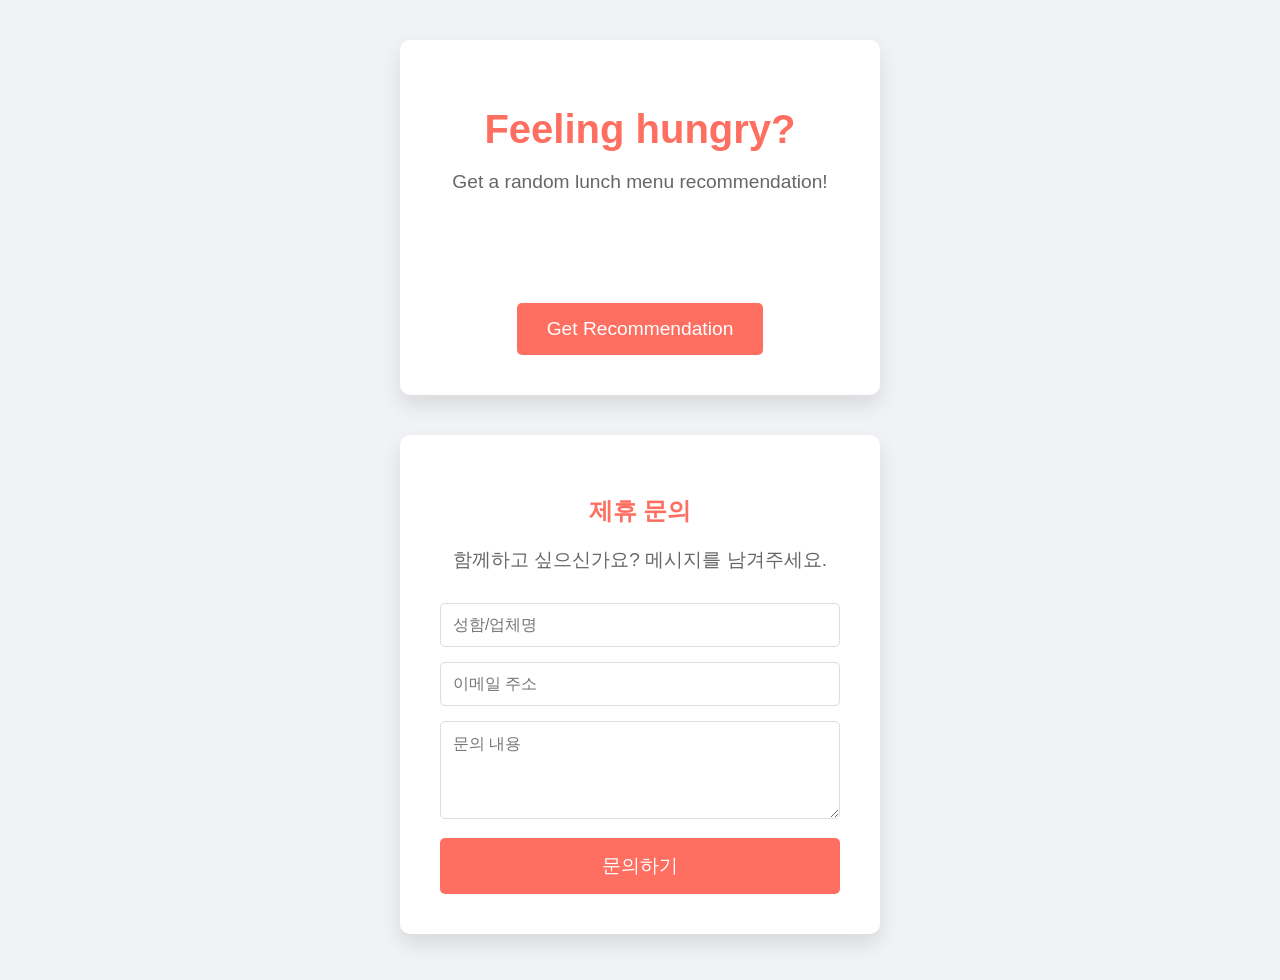
==== index.html @ da7c272b "feat: add Formspree inquiry form and update lunch menu UI" ====
<!DOCTYPE html>
<html lang="en">
<head>
    <meta charset="UTF-8">
    <meta name="viewport" content="width=device-width, initial-scale=1.0">
    <title>Lunch Menu Recommendation</title>
    <link rel="stylesheet" href="style.css">
</head>
<body>
    <div class="container">
        <h1>Feeling hungry?</h1>
        <p>Get a random lunch menu recommendation!</p>
        <div id="menu-display"></div>
        <button id="recommend-button">Get Recommendation</button>
    </div>

    <div class="container inquiry-container">
        <h2>제휴 문의</h2>
        <p>함께하고 싶으신가요? 메시지를 남겨주세요.</p>
        <form action="https://formspree.io/f/your-form-id" method="POST" id="inquiry-form">
            <div class="form-group">
                <input type="text" name="name" placeholder="성함/업체명" required>
            </div>
            <div class="form-group">
                <input type="email" name="email" placeholder="이메일 주소" required>
            </div>
            <div class="form-group">
                <textarea name="message" placeholder="문의 내용" rows="4" required></textarea>
            </div>
            <button type="submit" class="submit-button">문의하기</button>
        </form>
    </div>

    <script src="main.js"></script>
</body>
</html>
---- style.css ----
body {
    font-family: 'Arial', sans-serif;
    background-color: #f0f2f5;
    color: #333;
    display: flex;
    flex-direction: column;
    align-items: center;
    min-height: 100vh;
    margin: 0;
    padding: 40px 0;
    background-image: linear-gradient(45deg, #f0f2f5 25%, transparent 25%),
                      linear-gradient(-45deg, #f0f2f5 25%, transparent 25%),
                      linear-gradient(45deg, transparent 75%, #f0f2f5 75%),
                      linear-gradient(-45deg, transparent 75%, #f0f2f5 75%);
    background-size: 20px 20px;
    gap: 40px;
}

.container {
    text-align: center;
    background-color: #fff;
    padding: 40px;
    border-radius: 10px;
    box-shadow: 0 10px 20px rgba(0, 0, 0, 0.1);
    max-width: 400px;
    width: 90%;
}

.inquiry-container {
    text-align: left;
}

.inquiry-container h2 {
    text-align: center;
    color: #ff6f61;
}

.inquiry-container p {
    text-align: center;
}

.form-group {
    margin-bottom: 15px;
}

input, textarea {
    width: 100%;
    padding: 12px;
    border: 1px solid #ddd;
    border-radius: 5px;
    box-sizing: border-box;
    font-size: 1rem;
    font-family: inherit;
}

textarea {
    resize: vertical;
}

.submit-button {
    background-color: #ff6f61;
    color: #fff;
    border: none;
    padding: 15px 30px;
    font-size: 1.2rem;
    border-radius: 5px;
    cursor: pointer;
    transition: background-color 0.3s ease;
    width: 100%;
}

.submit-button:hover {
    background-color: #e65a50;
}

h1 {
    font-size: 2.5rem;
    color: #ff6f61;
    margin-bottom: 10px;
}

p {
    font-size: 1.2rem;
    color: #666;
    margin-bottom: 30px;
}

#menu-display {
    font-size: 2rem;
    font-weight: bold;
    color: #333;
    min-height: 50px;
    margin-bottom: 30px;
}

#recommend-button {
    background-color: #ff6f61;
    color: #fff;
    border: none;
    padding: 15px 30px;
    font-size: 1.2rem;
    border-radius: 5px;
    cursor: pointer;
    transition: background-color 0.3s ease;
}

#recommend-button:hover {
    background-color: #e65a50;
}
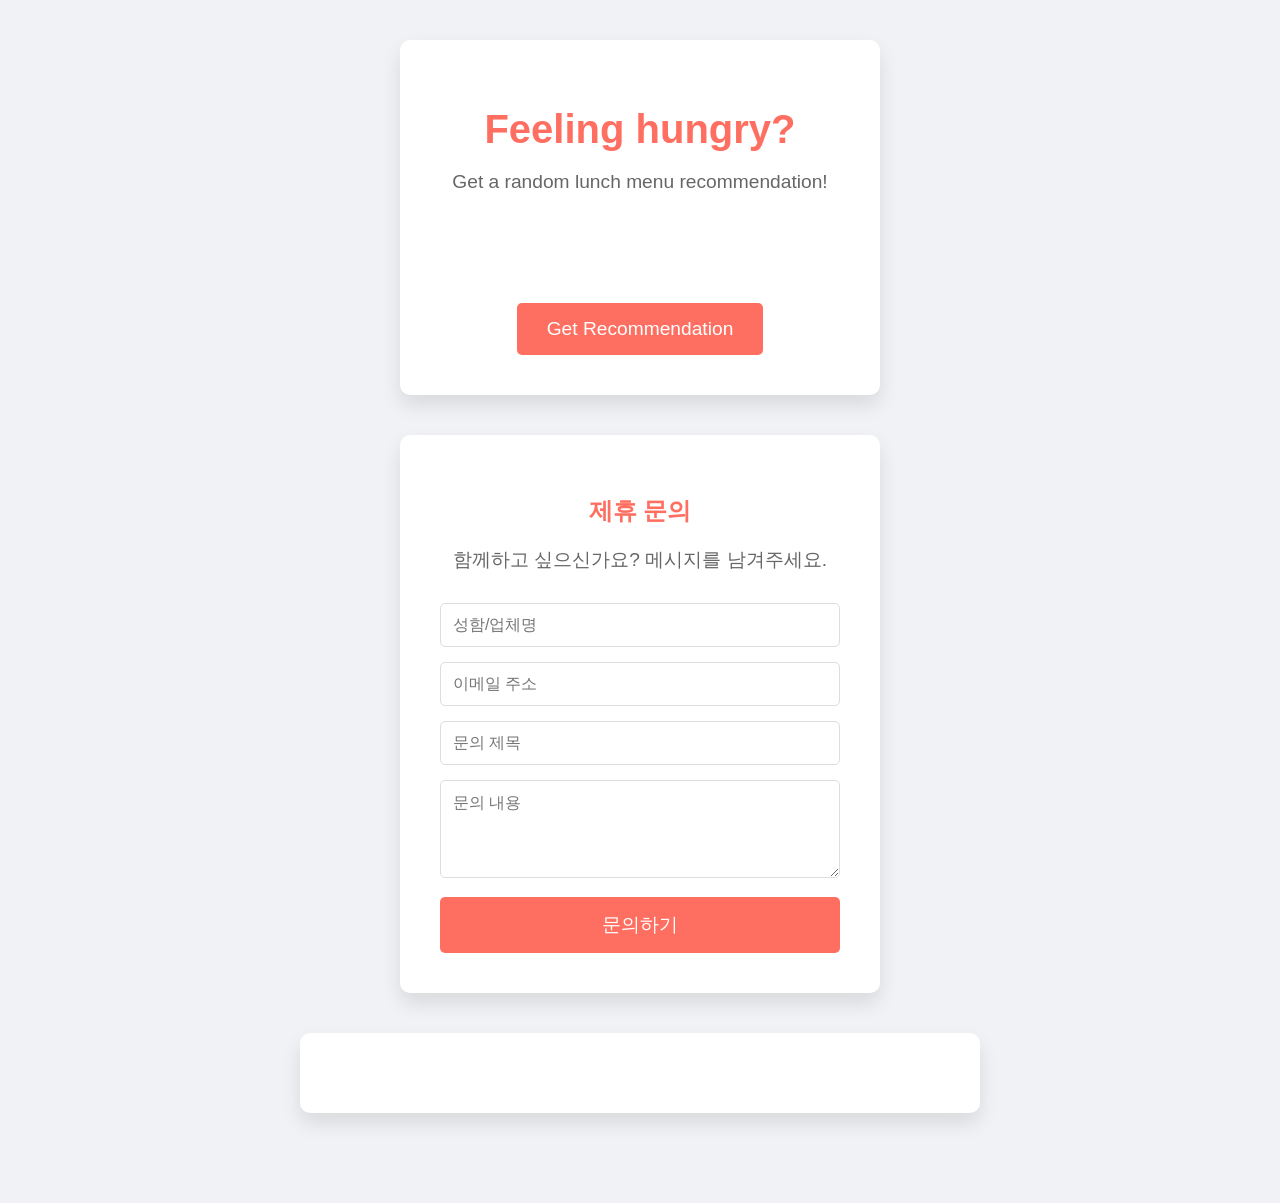
==== commit 9743043e: "feat: add Disqus comment section and update styles" ====
--- a/index.html
+++ b/index.html
@@ -17,12 +17,15 @@
     <div class="container inquiry-container">
         <h2>제휴 문의</h2>
         <p>함께하고 싶으신가요? 메시지를 남겨주세요.</p>
-        <form action="https://formspree.io/f/your-form-id" method="POST" id="inquiry-form">
+        <form action="https://formspree.io/f/xojpprpo" method="POST" id="inquiry-form">
             <div class="form-group">
                 <input type="text" name="name" placeholder="성함/업체명" required>
             </div>
             <div class="form-group">
                 <input type="email" name="email" placeholder="이메일 주소" required>
+            </div>
+            <div class="form-group">
+                <input type="text" name="subject" placeholder="문의 제목" required>
             </div>
             <div class="form-group">
                 <textarea name="message" placeholder="문의 내용" rows="4" required></textarea>
@@ -31,6 +34,28 @@
         </form>
     </div>
 
+    <div class="container comment-container">
+        <div id="disqus_thread"></div>
+        <script>
+            /**
+            *  RECOMMENDED CONFIGURATION VARIABLES: EDIT AND UNCOMMENT THE SECTION BELOW TO INSERT DYNAMIC VALUES FROM YOUR PLATFORM OR CMS.
+            *  LEARN WHY DEFINING THESE VARIABLES IS IMPORTANT: https://disqus.com/admin/universalcode/#configuration-variables    */
+            /*
+            var disqus_config = function () {
+            this.page.url = PAGE_URL;  // Replace PAGE_URL with your page's canonical URL variable
+            this.page.identifier = PAGE_IDENTIFIER; // Replace PAGE_IDENTIFIER with your page's unique identifier variable
+            };
+            */
+            (function() { // DON'T EDIT BELOW THIS LINE
+            var d = document, s = d.createElement('script');
+            s.src = 'https://kkongsky.disqus.com/embed.js';
+            s.setAttribute('data-timestamp', +new Date());
+            (d.head || d.body).appendChild(s);
+            })();
+        </script>
+        <noscript>Please enable JavaScript to view the <a href="https://disqus.com/?ref_noscript">comments powered by Disqus.</a></noscript>
+    </div>
+
     <script src="main.js"></script>
 </body>
 </html>
--- a/style.css
+++ b/style.css
@@ -104,6 +104,8 @@
     transition: background-color 0.3s ease;
 }
 
-#recommend-button:hover {
-    background-color: #e65a50;
+.comment-container {
+    max-width: 600px;
+    width: 90%;
+    margin-bottom: 50px;
 }
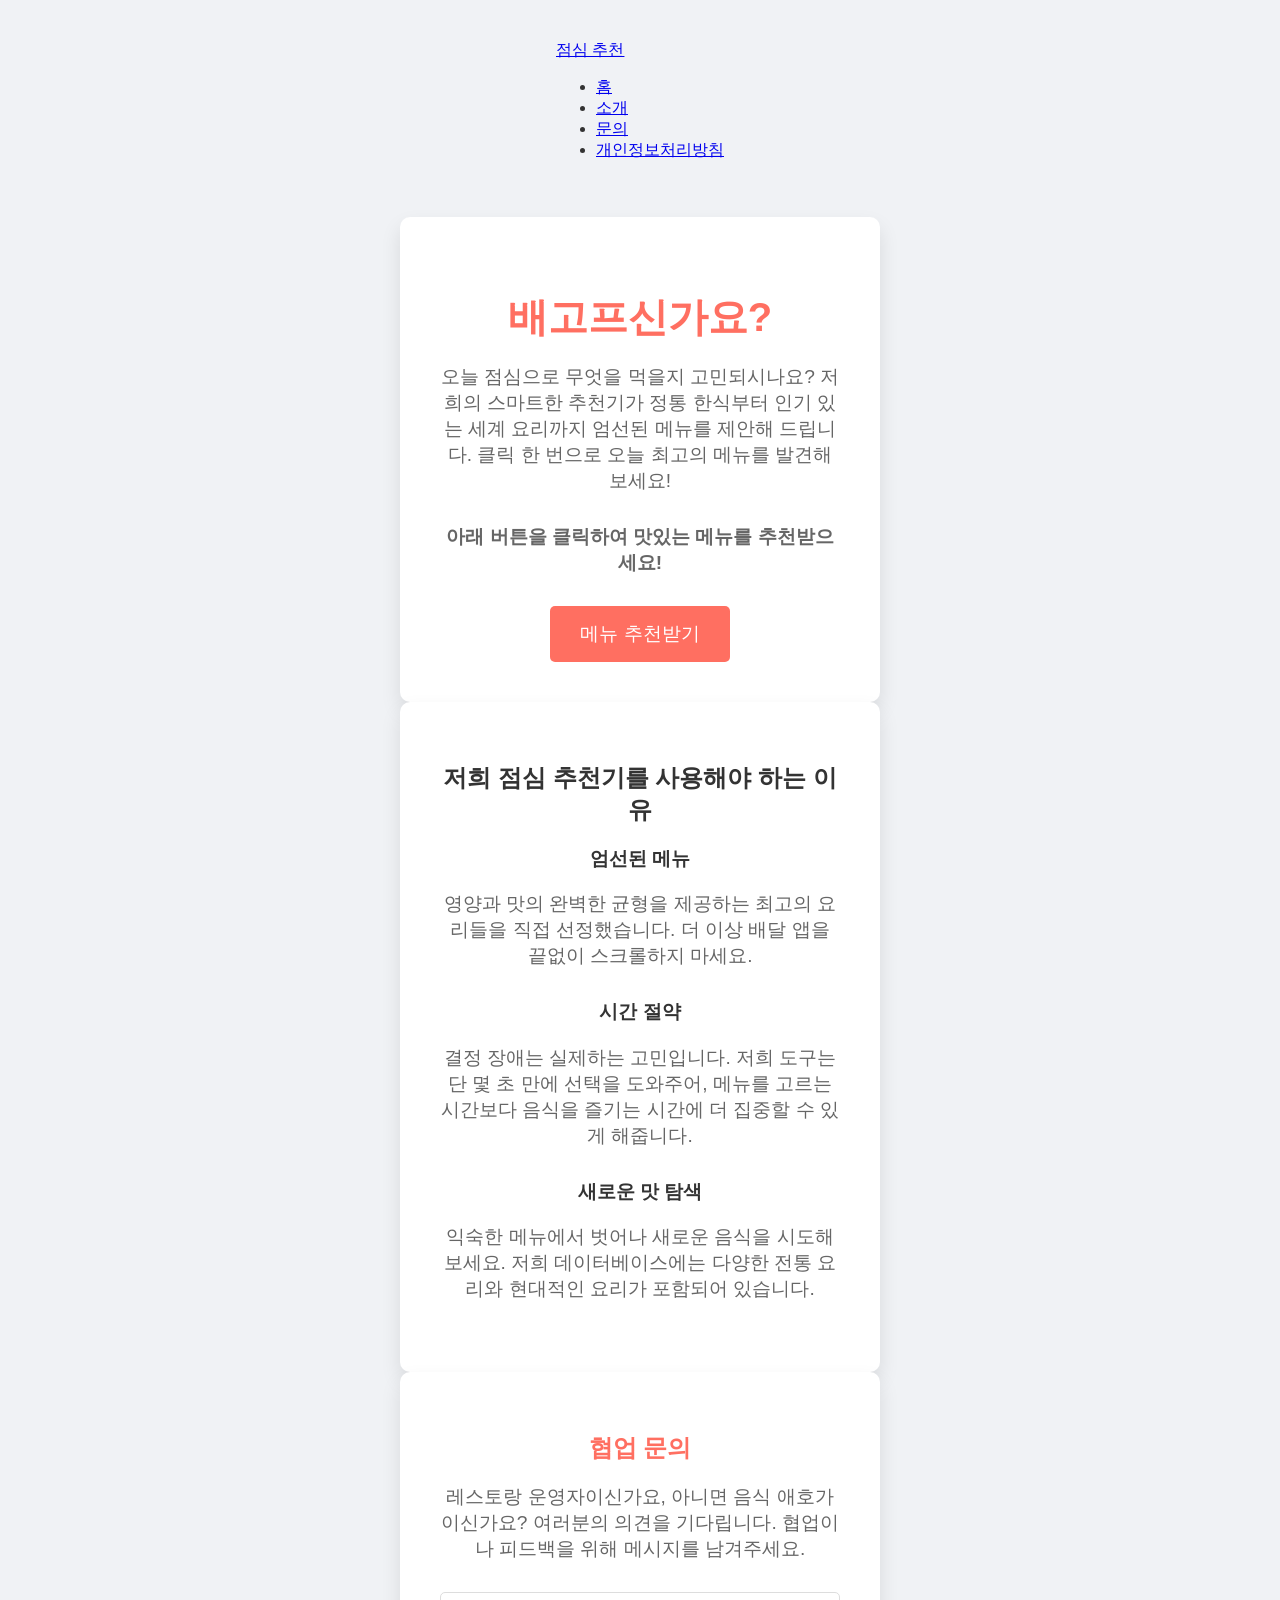
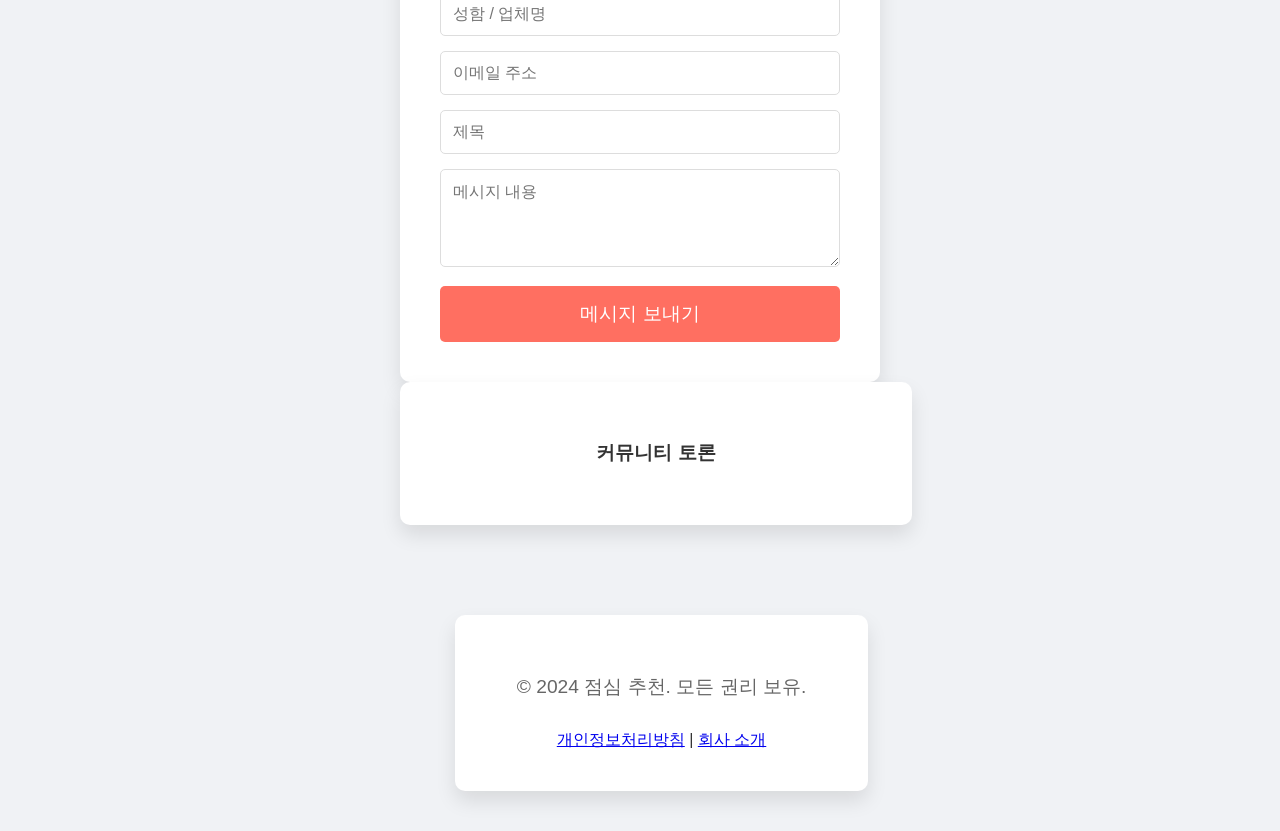
==== commit be41363d: "intl: translate website and menu recommendations to Korean" ====
--- a/index.html
+++ b/index.html
@@ -1,60 +1,109 @@
 <!DOCTYPE html>
-<html lang="en">
+<html lang="ko">
 <head>
+    <!-- Google tag (gtag.js) -->
+    <script async src="https://www.googletagmanager.com/gtag/js?id=G-7W1RTMBF4V"></script>
+    <script>
+      window.dataLayer = window.dataLayer || [];
+      function gtag(){dataLayer.push(arguments);}
+      gtag('js', new Date());
+
+      gtag('config', 'G-7W1RTMBF4V');
+    </script>
     <meta charset="UTF-8">
+    <meta name="google-adsense-account" content="ca-pub-6992170653574200">
+    <script async src="https://pagead2.googlesyndication.com/pagead/js/adsbygoogle.js?client=ca-pub-6992170653574200" crossorigin="anonymous"></script>
     <meta name="viewport" content="width=device-width, initial-scale=1.0">
-    <title>Lunch Menu Recommendation</title>
+    <title>점심 메뉴 추천기 | 오늘 최고의 식사를 찾아보세요</title>
     <link rel="stylesheet" href="style.css">
 </head>
 <body>
-    <div class="container">
-        <h1>Feeling hungry?</h1>
-        <p>Get a random lunch menu recommendation!</p>
-        <div id="menu-display"></div>
-        <button id="recommend-button">Get Recommendation</button>
-    </div>
+    <header>
+        <nav class="navbar">
+            <div class="nav-container">
+                <a href="/" class="nav-logo">점심 추천</a>
+                <ul class="nav-menu">
+                    <li><a href="/">홈</a></li>
+                    <li><a href="#about">소개</a></li>
+                    <li><a href="#contact">문의</a></li>
+                    <li><a href="privacy.html">개인정보처리방침</a></li>
+                </ul>
+            </div>
+        </nav>
+    </header>
 
-    <div class="container inquiry-container">
-        <h2>제휴 문의</h2>
-        <p>함께하고 싶으신가요? 메시지를 남겨주세요.</p>
-        <form action="https://formspree.io/f/xojpprpo" method="POST" id="inquiry-form">
-            <div class="form-group">
-                <input type="text" name="name" placeholder="성함/업체명" required>
+    <main class="main-content">
+        <section class="hero-section container">
+            <h1>배고프신가요?</h1>
+            <p>오늘 점심으로 무엇을 먹을지 고민되시나요? 저희의 스마트한 추천기가 정통 한식부터 인기 있는 세계 요리까지 엄선된 메뉴를 제안해 드립니다. 클릭 한 번으로 오늘 최고의 메뉴를 발견해 보세요!</p>
+            <div id="menu-display">
+                <p class="placeholder-text">아래 버튼을 클릭하여 맛있는 메뉴를 추천받으세요!</p>
             </div>
-            <div class="form-group">
-                <input type="email" name="email" placeholder="이메일 주소" required>
+            <button id="recommend-button">메뉴 추천받기</button>
+        </section>
+
+        <section id="about" class="about-section container">
+            <h2>저희 점심 추천기를 사용해야 하는 이유</h2>
+            <div class="about-grid">
+                <div class="about-item">
+                    <h3>엄선된 메뉴</h3>
+                    <p>영양과 맛의 완벽한 균형을 제공하는 최고의 요리들을 직접 선정했습니다. 더 이상 배달 앱을 끝없이 스크롤하지 마세요.</p>
+                </div>
+                <div class="about-item">
+                    <h3>시간 절약</h3>
+                    <p>결정 장애는 실제하는 고민입니다. 저희 도구는 단 몇 초 만에 선택을 도와주어, 메뉴를 고르는 시간보다 음식을 즐기는 시간에 더 집중할 수 있게 해줍니다.</p>
+                </div>
+                <div class="about-item">
+                    <h3>새로운 맛 탐색</h3>
+                    <p>익숙한 메뉴에서 벗어나 새로운 음식을 시도해 보세요. 저희 데이터베이스에는 다양한 전통 요리와 현대적인 요리가 포함되어 있습니다.</p>
+                </div>
             </div>
-            <div class="form-group">
-                <input type="text" name="subject" placeholder="문의 제목" required>
+        </section>
+
+        <section id="contact" class="container inquiry-container">
+            <h2>협업 문의</h2>
+            <p>레스토랑 운영자이신가요, 아니면 음식 애호가이신가요? 여러분의 의견을 기다립니다. 협업이나 피드백을 위해 메시지를 남겨주세요.</p>
+            <form action="https://formspree.io/f/xojpprpo" method="POST" id="inquiry-form">
+                <div class="form-group">
+                    <input type="text" name="name" placeholder="성함 / 업체명" required>
+                </div>
+                <div class="form-group">
+                    <input type="email" name="email" placeholder="이메일 주소" required>
+                </div>
+                <div class="form-group">
+                    <input type="text" name="subject" placeholder="제목" required>
+                </div>
+                <div class="form-group">
+                    <textarea name="message" placeholder="메시지 내용" rows="4" required></textarea>
+                </div>
+                <button type="submit" class="submit-button">메시지 보내기</button>
+            </form>
+        </section>
+
+        <section class="container comment-container">
+            <h3>커뮤니티 토론</h3>
+            <div id="disqus_thread"></div>
+            <script>
+                (function() {
+                var d = document, s = d.createElement('script');
+                s.src = 'https://kkongsky.disqus.com/embed.js';
+                s.setAttribute('data-timestamp', +new Date());
+                (d.head || d.body).appendChild(s);
+                })();
+            </script>
+            <noscript>Please enable JavaScript to view the <a href="https://disqus.com/?ref_noscript">comments powered by Disqus.</a></noscript>
+        </section>
+    </main>
+
+    <footer class="site-footer">
+        <div class="container">
+            <p>&copy; 2024 점심 추천. 모든 권리 보유.</p>
+            <div class="footer-links">
+                <a href="privacy.html">개인정보처리방침</a> | 
+                <a href="#about">회사 소개</a>
             </div>
-            <div class="form-group">
-                <textarea name="message" placeholder="문의 내용" rows="4" required></textarea>
-            </div>
-            <button type="submit" class="submit-button">문의하기</button>
-        </form>
-    </div>
-
-    <div class="container comment-container">
-        <div id="disqus_thread"></div>
-        <script>
-            /**
-            *  RECOMMENDED CONFIGURATION VARIABLES: EDIT AND UNCOMMENT THE SECTION BELOW TO INSERT DYNAMIC VALUES FROM YOUR PLATFORM OR CMS.
-            *  LEARN WHY DEFINING THESE VARIABLES IS IMPORTANT: https://disqus.com/admin/universalcode/#configuration-variables    */
-            /*
-            var disqus_config = function () {
-            this.page.url = PAGE_URL;  // Replace PAGE_URL with your page's canonical URL variable
-            this.page.identifier = PAGE_IDENTIFIER; // Replace PAGE_IDENTIFIER with your page's unique identifier variable
-            };
-            */
-            (function() { // DON'T EDIT BELOW THIS LINE
-            var d = document, s = d.createElement('script');
-            s.src = 'https://kkongsky.disqus.com/embed.js';
-            s.setAttribute('data-timestamp', +new Date());
-            (d.head || d.body).appendChild(s);
-            })();
-        </script>
-        <noscript>Please enable JavaScript to view the <a href="https://disqus.com/?ref_noscript">comments powered by Disqus.</a></noscript>
-    </div>
+        </div>
+    </footer>
 
     <script src="main.js"></script>
 </body>
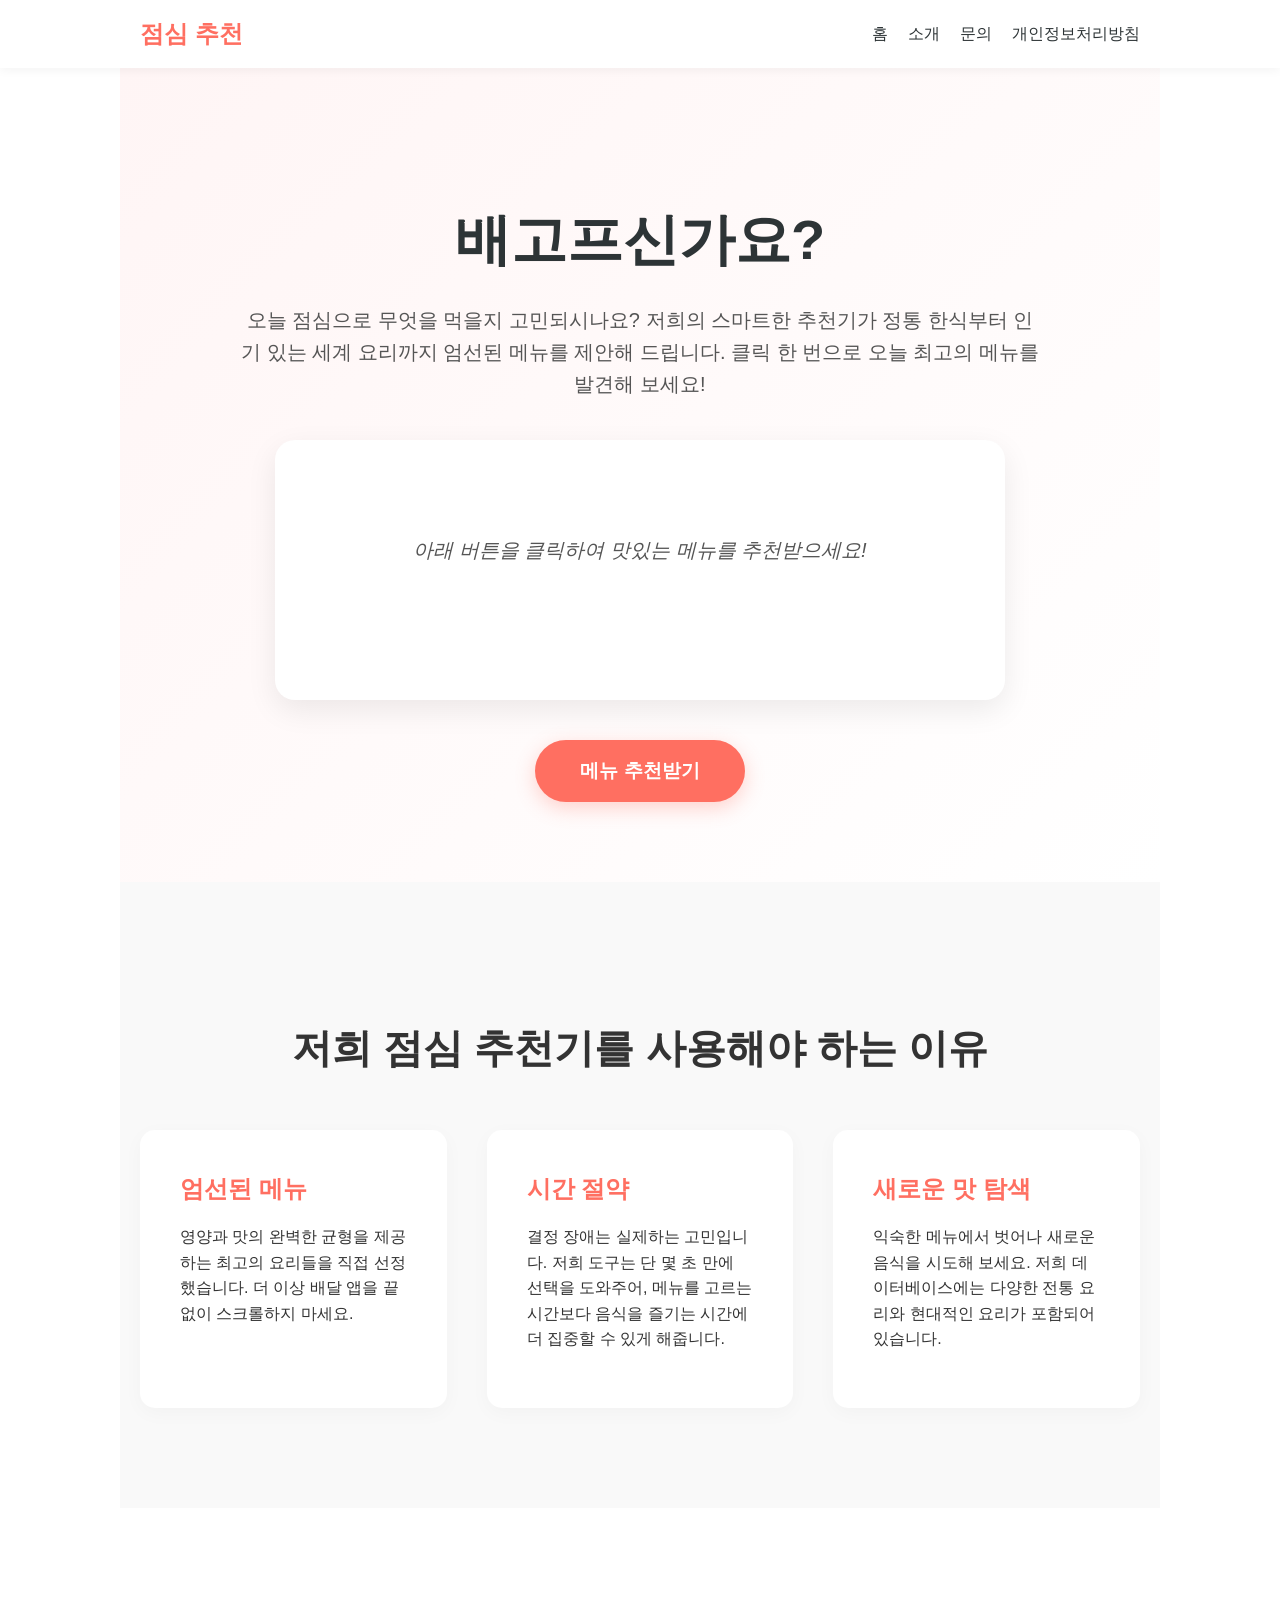
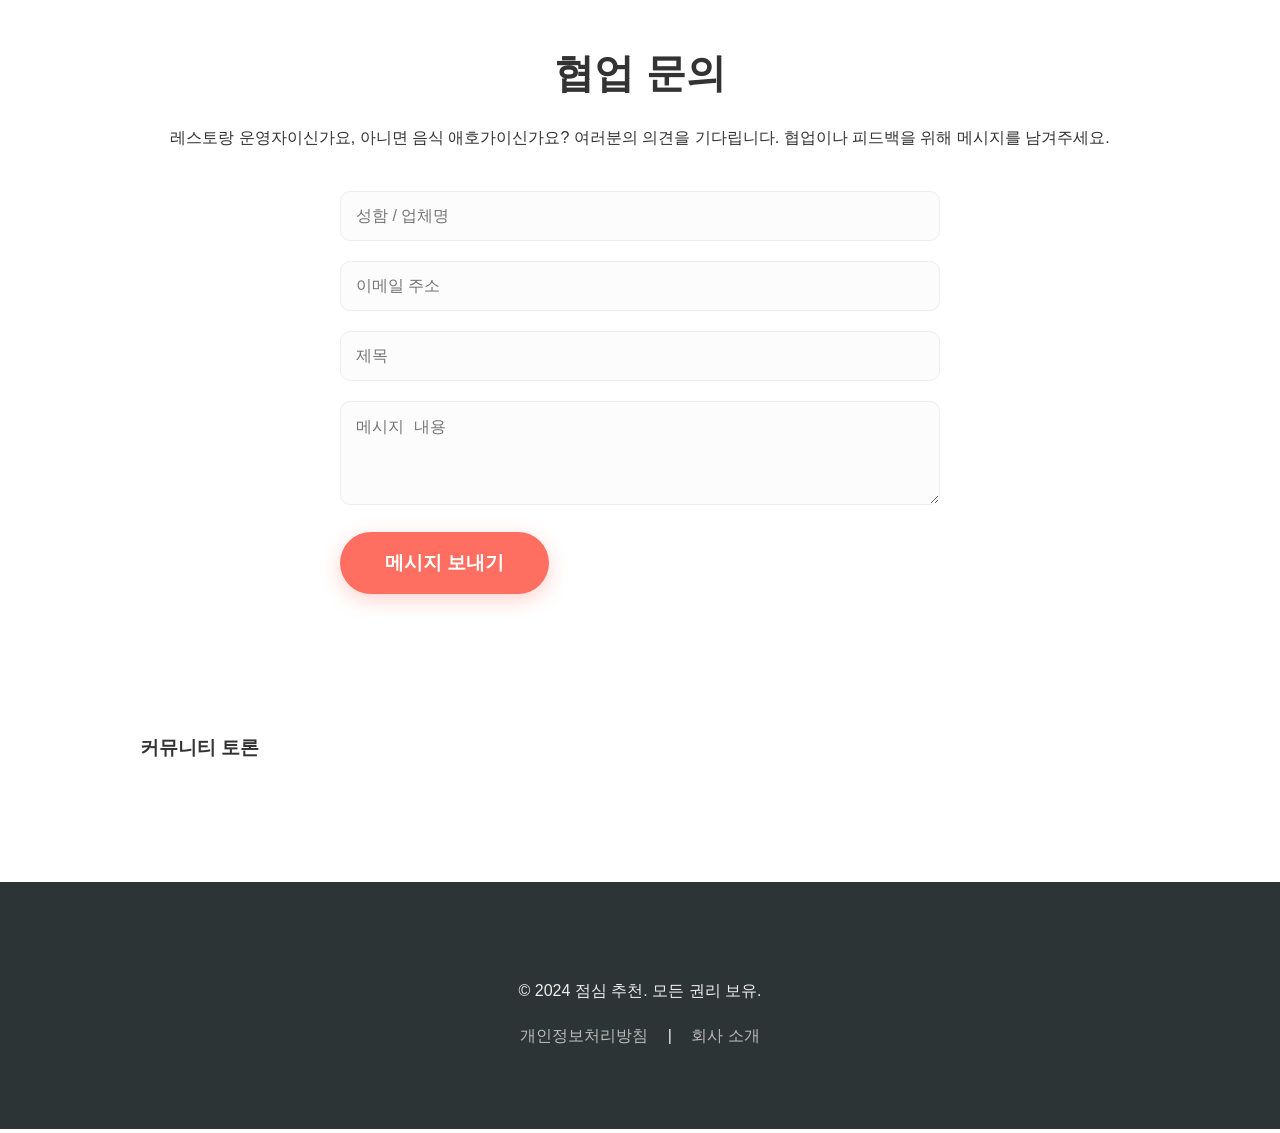
==== commit a27115aa: "chore: add Microsoft Clarity tracking script" ====
--- a/index.html
+++ b/index.html
@@ -2,13 +2,13 @@
 <html lang="ko">
 <head>
     <!-- Google tag (gtag.js) -->
-    <script async src="https://www.googletagmanager.com/gtag/js?id=G-7W1RTMBF4V"></script>
+    <script async src="https://www.googletagmanager.com/gtag/js?id=G-RBCHLWVGXV"></script>
     <script>
       window.dataLayer = window.dataLayer || [];
       function gtag(){dataLayer.push(arguments);}
       gtag('js', new Date());
 
-      gtag('config', 'G-7W1RTMBF4V');
+      gtag('config', 'G-RBCHLWVGXV');
     </script>
     <meta charset="UTF-8">
     <meta name="google-adsense-account" content="ca-pub-6992170653574200">
@@ -16,6 +16,13 @@
     <meta name="viewport" content="width=device-width, initial-scale=1.0">
     <title>점심 메뉴 추천기 | 오늘 최고의 식사를 찾아보세요</title>
     <link rel="stylesheet" href="style.css">
+    <script type="text/javascript">
+        (function(c,l,a,r,i,t,y){
+            c[a]=c[a]||function(){(c[a].q=c[a].q||[]).push(arguments)};
+            t=l.createElement(r);t.async=1;t.src="https://www.clarity.ms/tag/"+i;
+            y=l.getElementsByTagName(r)[0];y.parentNode.insertBefore(t,y);
+        })(window, document, "clarity", "script", "wcj8rul7ja");
+    </script>
 </head>
 <body>
     <header>
--- a/style.css
+++ b/style.css
@@ -1,111 +1,276 @@
+:root {
+    --primary-color: #ff6f61;
+    --secondary-color: #4ecdc4;
+    --dark-color: #2d3436;
+    --light-color: #f9f9f9;
+    --text-color: #333;
+    --white: #ffffff;
+}
+
 body {
-    font-family: 'Arial', sans-serif;
-    background-color: #f0f2f5;
-    color: #333;
+    font-family: 'Segoe UI', Roboto, Helvetica, Arial, sans-serif;
+    line-height: 1.6;
+    color: var(--text-color);
+    background-color: var(--white);
+    margin: 0;
+    padding: 0;
+}
+
+.container {
+    max-width: 1000px;
+    margin: 0 auto;
+    padding: 20px;
+}
+
+/* Navbar */
+.navbar {
+    background-color: var(--white);
+    box-shadow: 0 2px 10px rgba(0,0,0,0.05);
+    padding: 15px 0;
+    position: sticky;
+    top: 0;
+    z-index: 1000;
+}
+
+.nav-container {
     display: flex;
-    flex-direction: column;
+    justify-content: space-between;
     align-items: center;
-    min-height: 100vh;
+    max-width: 1000px;
+    margin: 0 auto;
+    padding: 0 20px;
+}
+
+.nav-logo {
+    font-size: 1.5rem;
+    font-weight: bold;
+    color: var(--primary-color);
+    text-decoration: none;
+}
+
+.nav-menu {
+    list-style: none;
+    display: flex;
     margin: 0;
-    padding: 40px 0;
-    background-image: linear-gradient(45deg, #f0f2f5 25%, transparent 25%),
-                      linear-gradient(-45deg, #f0f2f5 25%, transparent 25%),
-                      linear-gradient(45deg, transparent 75%, #f0f2f5 75%),
-                      linear-gradient(-45deg, transparent 75%, #f0f2f5 75%);
-    background-size: 20px 20px;
+    padding: 0;
+}
+
+.nav-menu li {
+    margin-left: 20px;
+}
+
+.nav-menu a {
+    text-decoration: none;
+    color: var(--dark-color);
+    font-weight: 500;
+    transition: color 0.3s;
+}
+
+.nav-menu a:hover {
+    color: var(--primary-color);
+}
+
+/* Hero Section */
+.hero-section {
+    text-align: center;
+    padding: 80px 20px;
+    background: linear-gradient(135deg, #fff5f5 0%, #ffffff 100%);
+}
+
+.hero-section h1 {
+    font-size: 3.5rem;
+    color: var(--dark-color);
+    margin-bottom: 20px;
+}
+
+.hero-section p {
+    font-size: 1.25rem;
+    color: #555;
+    max-width: 800px;
+    margin: 0 auto 40px;
+}
+
+#menu-display {
+    min-height: 180px;
+    margin: 40px auto;
+    padding: 40px;
+    background: var(--white);
+    border-radius: 20px;
+    box-shadow: 0 10px 30px rgba(0,0,0,0.08);
+    max-width: 650px;
+    display: flex;
+    align-items: center;
+    justify-content: center;
+}
+
+.menu-result {
+    width: 100%;
+    text-align: left;
+}
+
+.menu-result h2 {
+    color: var(--primary-color);
+    font-size: 2.2rem;
+    margin-top: 0;
+    margin-bottom: 10px;
+}
+
+.menu-category {
+    color: var(--secondary-color);
+    text-transform: uppercase;
+    font-size: 0.9rem;
+    font-weight: bold;
+    letter-spacing: 1.5px;
+    margin-bottom: 15px;
+}
+
+.menu-description {
+    font-size: 1.15rem;
+    color: #444;
+    line-height: 1.7;
+}
+
+.placeholder-text {
+    color: #aaa;
+    font-style: italic;
+    font-size: 1.2rem;
+}
+
+/* Button */
+#recommend-button, .submit-button {
+    background-color: var(--primary-color);
+    color: var(--white);
+    border: none;
+    padding: 18px 45px;
+    font-size: 1.2rem;
+    font-weight: bold;
+    border-radius: 50px;
+    cursor: pointer;
+    transition: all 0.3s ease;
+    box-shadow: 0 6px 20px rgba(255, 111, 97, 0.3);
+}
+
+#recommend-button:hover, .submit-button:hover {
+    background-color: #ff5a4d;
+    transform: translateY(-3px);
+    box-shadow: 0 8px 25px rgba(255, 111, 97, 0.4);
+}
+
+/* About Section */
+.about-section {
+    padding: 100px 20px;
+    background-color: var(--light-color);
+}
+
+.about-section h2 {
+    text-align: center;
+    font-size: 2.5rem;
+    margin-bottom: 50px;
+}
+
+.about-grid {
+    display: grid;
+    grid-template-columns: repeat(auto-fit, minmax(300px, 1fr));
     gap: 40px;
 }
 
-.container {
-    text-align: center;
-    background-color: #fff;
+.about-item {
+    background: var(--white);
     padding: 40px;
-    border-radius: 10px;
-    box-shadow: 0 10px 20px rgba(0, 0, 0, 0.1);
-    max-width: 400px;
-    width: 90%;
-}
-
+    border-radius: 15px;
+    box-shadow: 0 5px 20px rgba(0,0,0,0.03);
+    transition: transform 0.3s ease;
+}
+
+.about-item:hover {
+    transform: translateY(-5px);
+}
+
+.about-item h3 {
+    color: var(--primary-color);
+    font-size: 1.5rem;
+    margin-top: 0;
+    margin-bottom: 15px;
+}
+
+/* Form Styles */
 .inquiry-container {
-    text-align: left;
+    padding: 100px 20px;
 }
 
 .inquiry-container h2 {
     text-align: center;
-    color: #ff6f61;
-}
-
-.inquiry-container p {
-    text-align: center;
+    font-size: 2.5rem;
+    margin-bottom: 20px;
+}
+
+.inquiry-container > p {
+    text-align: center;
+    margin-bottom: 40px;
+}
+
+#inquiry-form {
+    max-width: 600px;
+    margin: 0 auto;
 }
 
 .form-group {
-    margin-bottom: 15px;
+    margin-bottom: 20px;
 }
 
 input, textarea {
     width: 100%;
-    padding: 12px;
-    border: 1px solid #ddd;
-    border-radius: 5px;
+    padding: 15px;
+    border: 1px solid #eee;
+    background-color: #fcfcfc;
+    border-radius: 10px;
     box-sizing: border-box;
     font-size: 1rem;
-    font-family: inherit;
-}
-
-textarea {
-    resize: vertical;
-}
-
-.submit-button {
-    background-color: #ff6f61;
-    color: #fff;
-    border: none;
-    padding: 15px 30px;
-    font-size: 1.2rem;
-    border-radius: 5px;
-    cursor: pointer;
-    transition: background-color 0.3s ease;
-    width: 100%;
-}
-
-.submit-button:hover {
-    background-color: #e65a50;
-}
-
-h1 {
-    font-size: 2.5rem;
-    color: #ff6f61;
-    margin-bottom: 10px;
-}
-
-p {
-    font-size: 1.2rem;
-    color: #666;
-    margin-bottom: 30px;
-}
-
-#menu-display {
-    font-size: 2rem;
-    font-weight: bold;
-    color: #333;
-    min-height: 50px;
-    margin-bottom: 30px;
-}
-
-#recommend-button {
-    background-color: #ff6f61;
-    color: #fff;
-    border: none;
-    padding: 15px 30px;
-    font-size: 1.2rem;
-    border-radius: 5px;
-    cursor: pointer;
-    transition: background-color 0.3s ease;
-}
-
-.comment-container {
-    max-width: 600px;
-    width: 90%;
-    margin-bottom: 50px;
-}
+    transition: border-color 0.3s;
+}
+
+input:focus, textarea:focus {
+    outline: none;
+    border-color: var(--primary-color);
+}
+
+/* Footer */
+.site-footer {
+    background-color: var(--dark-color);
+    color: #eee;
+    text-align: center;
+    padding: 60px 0;
+    margin-top: 80px;
+}
+
+.footer-links {
+    margin-top: 20px;
+}
+
+.footer-links a {
+    color: #bbb;
+    text-decoration: none;
+    margin: 0 15px;
+    transition: color 0.3s;
+}
+
+.footer-links a:hover {
+    color: var(--white);
+}
+
+/* Privacy Page Content */
+.privacy-content {
+    padding: 60px 0;
+    max-width: 800px;
+    margin: 0 auto;
+}
+
+.privacy-content h1 { font-size: 3rem; margin-bottom: 40px; }
+.privacy-content h2 { margin-top: 40px; border-bottom: 2px solid var(--light-color); padding-bottom: 10px; }
+
+@media (max-width: 768px) {
+    .nav-container { flex-direction: column; }
+    .nav-menu { margin-top: 20px; }
+    .hero-section h1 { font-size: 2.5rem; }
+    .about-grid { grid-template-columns: 1fr; }
+}
